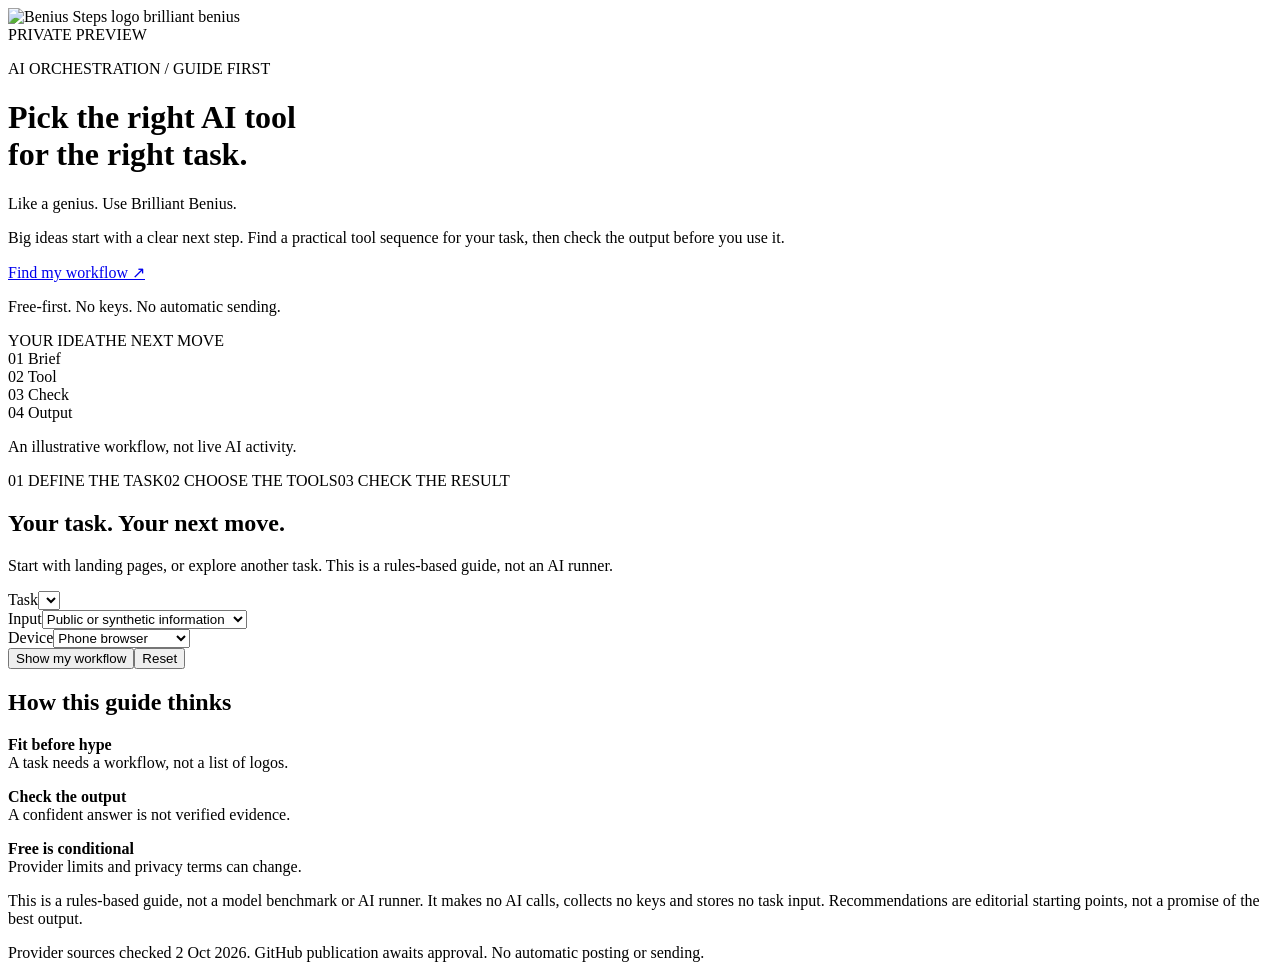
==== index.html @ 3d637877 "Create index.html" ====
<!doctype html><html lang="en"><head><meta charset="utf-8"><meta name="viewport" content="width=device-width,initial-scale=1"><title>Brilliant Benius - private prototype</title><link rel="stylesheet" href="style.css"></head><body><main><header><div class="brand-row"><div class="brand"><img class="brand-logo" src="mark-03.svg" alt="Benius Steps logo"> brilliant benius</div><span class="preview-label">PRIVATE PREVIEW</span></div><div class="hero"><div class="hero-copy"><p class="eyebrow">AI ORCHESTRATION / GUIDE FIRST</p><h1>Pick the right AI tool<br><span>for the right task.</span></h1><p class="tagline">Like a genius. Use Brilliant Benius.</p><p class="lead">Big ideas start with a clear next step. Find a practical tool sequence for your task, then check the output before you use it.</p><a href="#choose" class="hero-cta">Find my workflow <span aria-hidden="true">↗</span></a><p class="sub">Free-first. No keys. No automatic sending.</p></div><div class="flow-visual" aria-label="Illustration: brief, tool, check, output"><div class="orbit orbit-one"></div><div class="orbit orbit-two"></div><div class="core"><span>YOUR IDEA</span><img class="core-logo" src="mark-03-inverse.svg" alt=""><span>THE NEXT MOVE</span></div><div class="flow-chip chip-one"><span>01</span> Brief</div><div class="flow-chip chip-two"><span>02</span> Tool</div><div class="flow-chip chip-three"><span>03</span> Check</div><div class="flow-chip chip-four"><span>04</span> Output</div><span class="spark spark-one"></span><span class="spark spark-two"></span><p class="visual-caption">An illustrative workflow, not live AI activity.</p></div></div><div class="hero-bottom"><span>01 DEFINE THE TASK</span><span>02 CHOOSE THE TOOLS</span><span>03 CHECK THE RESULT</span></div></header><section aria-labelledby="choose"><h2 id="choose">Your task. Your next move.</h2><p class="sub">Start with landing pages, or explore another task. This is a rules-based guide, not an AI runner.</p><form id="chooser"><label for="task">Task</label><select id="task" name="task"></select><div class="fields"><div><label for="privacy">Input</label><select id="privacy"><option value="public">Public or synthetic information</option><option value="private">Private or sensitive information</option></select></div><div><label for="device">Device</label><select id="device"><option value="phone">Phone browser</option><option value="computer">Computer available</option></select></div></div><button type="submit">Show my workflow</button><button id="reset" type="button" class="secondary">Reset</button></form></section><section id="result" aria-live="polite"></section><section><h2>How this guide thinks</h2><div class="principles"><p><strong>Fit before hype</strong><br>A task needs a workflow, not a list of logos.</p><p><strong>Check the output</strong><br>A confident answer is not verified evidence.</p><p><strong>Free is conditional</strong><br>Provider limits and privacy terms can change.</p></div><p class="notice">This is a rules-based guide, not a model benchmark or AI runner. It makes no AI calls, collects no keys and stores no task input. Recommendations are editorial starting points, not a promise of the best output.</p></section><footer>Provider sources checked 2 Oct 2026. GitHub publication awaits approval. No automatic posting or sending.</footer></main><script src="catalog.js"></script><script src="app.js"></script><script>const frame=new URLSearchParams(location.search).get('frame');if(frame!==null){document.documentElement.style.setProperty('--frame-time',(-Number(frame))+'s');document.documentElement.classList.add('capture-frame');}</script></body></html>
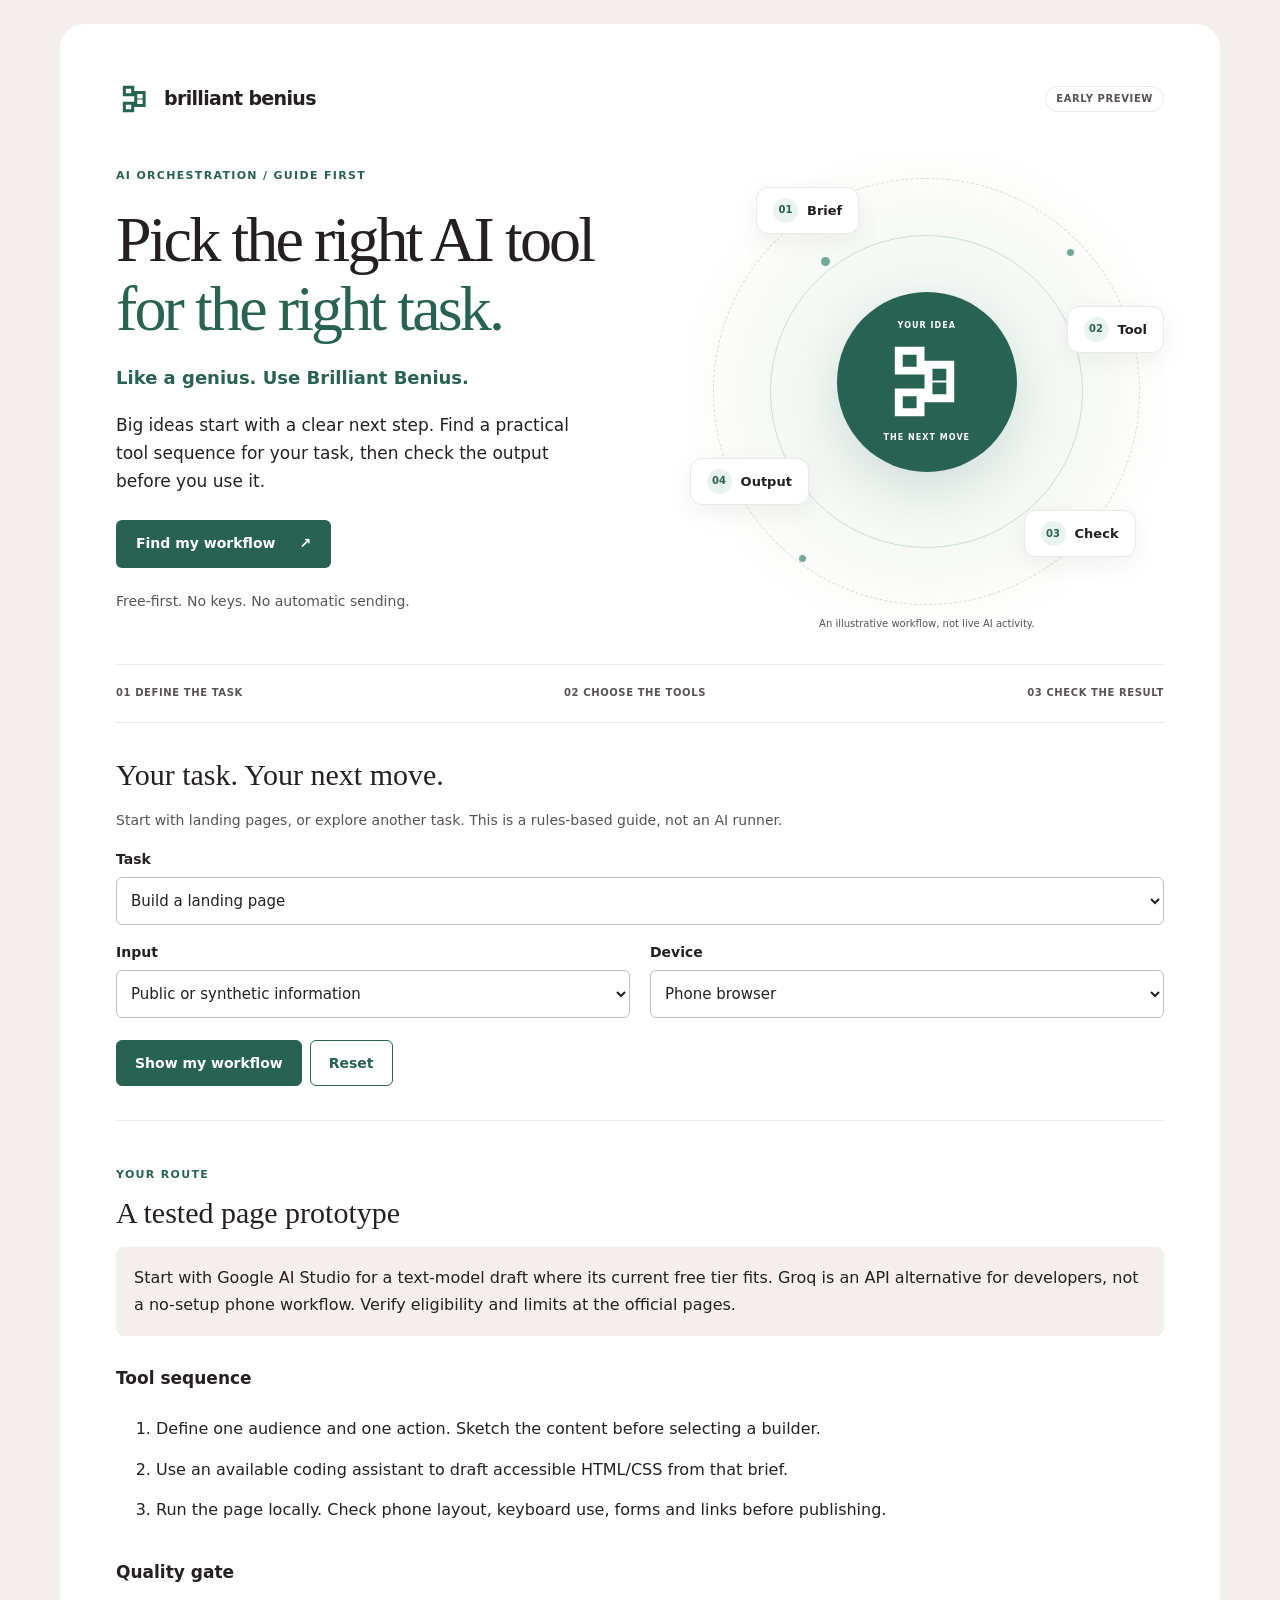
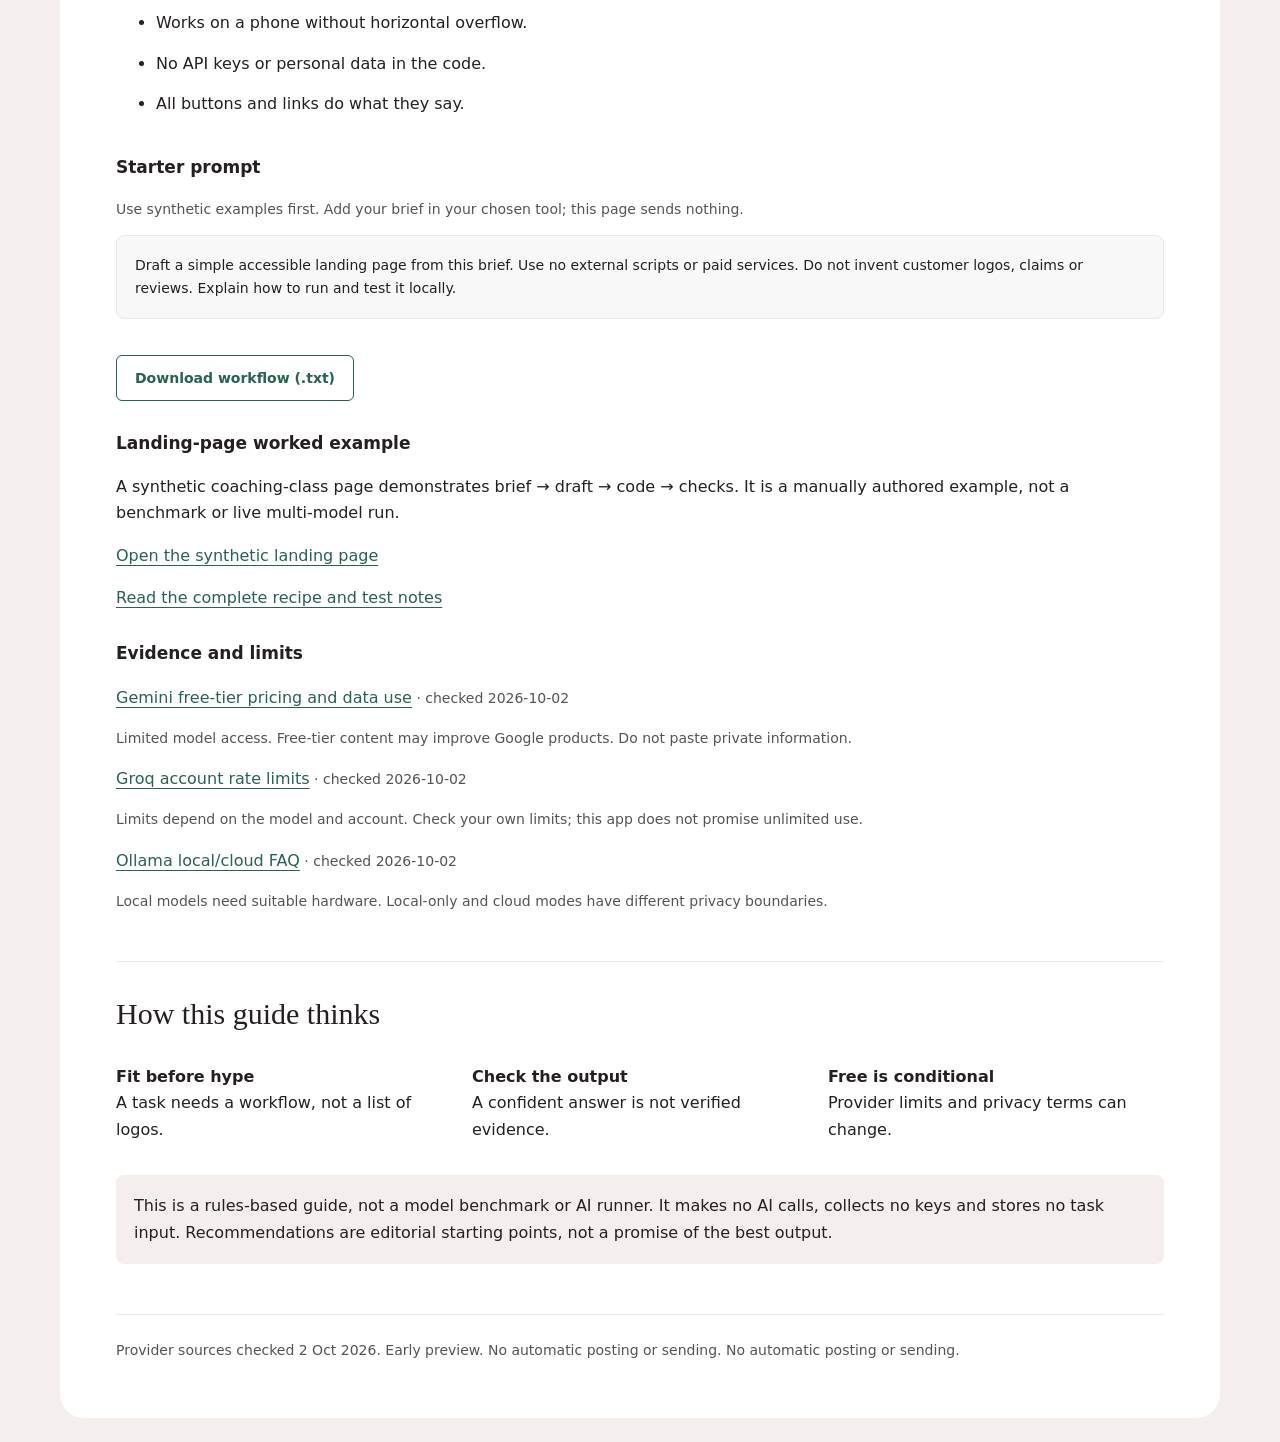
==== commit 59c5a3ab: "Update index.html" ====
--- a/index.html
+++ b/index.html
@@ -1 +1 @@
-<!doctype html><html lang="en"><head><meta charset="utf-8"><meta name="viewport" content="width=device-width,initial-scale=1"><title>Brilliant Benius - private prototype</title><link rel="stylesheet" href="style.css"></head><body><main><header><div class="brand-row"><div class="brand"><img class="brand-logo" src="mark-03.svg" alt="Benius Steps logo"> brilliant benius</div><span class="preview-label">PRIVATE PREVIEW</span></div><div class="hero"><div class="hero-copy"><p class="eyebrow">AI ORCHESTRATION / GUIDE FIRST</p><h1>Pick the right AI tool<br><span>for the right task.</span></h1><p class="tagline">Like a genius. Use Brilliant Benius.</p><p class="lead">Big ideas start with a clear next step. Find a practical tool sequence for your task, then check the output before you use it.</p><a href="#choose" class="hero-cta">Find my workflow <span aria-hidden="true">↗</span></a><p class="sub">Free-first. No keys. No automatic sending.</p></div><div class="flow-visual" aria-label="Illustration: brief, tool, check, output"><div class="orbit orbit-one"></div><div class="orbit orbit-two"></div><div class="core"><span>YOUR IDEA</span><img class="core-logo" src="mark-03-inverse.svg" alt=""><span>THE NEXT MOVE</span></div><div class="flow-chip chip-one"><span>01</span> Brief</div><div class="flow-chip chip-two"><span>02</span> Tool</div><div class="flow-chip chip-three"><span>03</span> Check</div><div class="flow-chip chip-four"><span>04</span> Output</div><span class="spark spark-one"></span><span class="spark spark-two"></span><p class="visual-caption">An illustrative workflow, not live AI activity.</p></div></div><div class="hero-bottom"><span>01 DEFINE THE TASK</span><span>02 CHOOSE THE TOOLS</span><span>03 CHECK THE RESULT</span></div></header><section aria-labelledby="choose"><h2 id="choose">Your task. Your next move.</h2><p class="sub">Start with landing pages, or explore another task. This is a rules-based guide, not an AI runner.</p><form id="chooser"><label for="task">Task</label><select id="task" name="task"></select><div class="fields"><div><label for="privacy">Input</label><select id="privacy"><option value="public">Public or synthetic information</option><option value="private">Private or sensitive information</option></select></div><div><label for="device">Device</label><select id="device"><option value="phone">Phone browser</option><option value="computer">Computer available</option></select></div></div><button type="submit">Show my workflow</button><button id="reset" type="button" class="secondary">Reset</button></form></section><section id="result" aria-live="polite"></section><section><h2>How this guide thinks</h2><div class="principles"><p><strong>Fit before hype</strong><br>A task needs a workflow, not a list of logos.</p><p><strong>Check the output</strong><br>A confident answer is not verified evidence.</p><p><strong>Free is conditional</strong><br>Provider limits and privacy terms can change.</p></div><p class="notice">This is a rules-based guide, not a model benchmark or AI runner. It makes no AI calls, collects no keys and stores no task input. Recommendations are editorial starting points, not a promise of the best output.</p></section><footer>Provider sources checked 2 Oct 2026. GitHub publication awaits approval. No automatic posting or sending.</footer></main><script src="catalog.js"></script><script src="app.js"></script><script>const frame=new URLSearchParams(location.search).get('frame');if(frame!==null){document.documentElement.style.setProperty('--frame-time',(-Number(frame))+'s');document.documentElement.classList.add('capture-frame');}</script></body></html>
+<!doctype html><html lang="en"><head><meta charset="utf-8"><meta name="viewport" content="width=device-width,initial-scale=1"><title>Brilliant Benius - early preview</title><link rel="stylesheet" href="style.css"></head><body><main><header><div class="brand-row"><div class="brand"><img class="brand-logo" src="mark-03.svg" alt="Benius Steps logo"> brilliant benius</div><span class="preview-label">EARLY PREVIEW</span></div><div class="hero"><div class="hero-copy"><p class="eyebrow">AI ORCHESTRATION / GUIDE FIRST</p><h1>Pick the right AI tool<br><span>for the right task.</span></h1><p class="tagline">Like a genius. Use Brilliant Benius.</p><p class="lead">Big ideas start with a clear next step. Find a practical tool sequence for your task, then check the output before you use it.</p><a href="#choose" class="hero-cta">Find my workflow <span aria-hidden="true">↗</span></a><p class="sub">Free-first. No keys. No automatic sending.</p></div><div class="flow-visual" aria-label="Illustration: brief, tool, check, output"><div class="orbit orbit-one"></div><div class="orbit orbit-two"></div><div class="core"><span>YOUR IDEA</span><img class="core-logo" src="mark-03-inverse.svg" alt=""><span>THE NEXT MOVE</span></div><div class="flow-chip chip-one"><span>01</span> Brief</div><div class="flow-chip chip-two"><span>02</span> Tool</div><div class="flow-chip chip-three"><span>03</span> Check</div><div class="flow-chip chip-four"><span>04</span> Output</div><span class="spark spark-one"></span><span class="spark spark-two"></span><p class="visual-caption">An illustrative workflow, not live AI activity.</p></div></div><div class="hero-bottom"><span>01 DEFINE THE TASK</span><span>02 CHOOSE THE TOOLS</span><span>03 CHECK THE RESULT</span></div></header><section aria-labelledby="choose"><h2 id="choose">Your task. Your next move.</h2><p class="sub">Start with landing pages, or explore another task. This is a rules-based guide, not an AI runner.</p><form id="chooser"><label for="task">Task</label><select id="task" name="task"></select><div class="fields"><div><label for="privacy">Input</label><select id="privacy"><option value="public">Public or synthetic information</option><option value="private">Private or sensitive information</option></select></div><div><label for="device">Device</label><select id="device"><option value="phone">Phone browser</option><option value="computer">Computer available</option></select></div></div><button type="submit">Show my workflow</button><button id="reset" type="button" class="secondary">Reset</button></form></section><section id="result" aria-live="polite"></section><section><h2>How this guide thinks</h2><div class="principles"><p><strong>Fit before hype</strong><br>A task needs a workflow, not a list of logos.</p><p><strong>Check the output</strong><br>A confident answer is not verified evidence.</p><p><strong>Free is conditional</strong><br>Provider limits and privacy terms can change.</p></div><p class="notice">This is a rules-based guide, not a model benchmark or AI runner. It makes no AI calls, collects no keys and stores no task input. Recommendations are editorial starting points, not a promise of the best output.</p></section><footer>Provider sources checked 2 Oct 2026. Early preview. No automatic posting or sending. No automatic posting or sending.</footer></main><script src="catalog.js"></script><script src="app.js"></script><script>const frame=new URLSearchParams(location.search).get('frame');if(frame!==null){document.documentElement.style.setProperty('--frame-time',(-Number(frame))+'s');document.documentElement.classList.add('capture-frame');}</script></body></html>
--- a/style.css
+++ b/style.css
@@ -0,0 +1,5 @@
+:root{color-scheme:light;--ink:#251f21;--muted:#585254;--teal:#286252;--line:#eae9ea}*{box-sizing:border-box}html{scroll-behavior:smooth}body{margin:0;background:#f4efec;color:var(--ink);font:16px/1.65 system-ui,sans-serif}main{max-width:1160px;margin:24px auto;background:white;padding:clamp(24px,5vw,56px);border-radius:24px}header{padding-bottom:0}.brand-row{display:flex;justify-content:space-between;align-items:center;gap:12px}.brand{display:flex;gap:10px;align-items:center;font-size:19px;font-weight:700;letter-spacing:-.035em}.brand-icon{background:var(--teal);color:white;width:36px;height:36px;border-radius:10px;display:grid;place-items:center;font:700 24px Georgia}.preview-label{border:1px solid var(--line);padding:4px 10px;border-radius:20px;font-size:10px;font-weight:700;letter-spacing:.06em;color:var(--muted)}.hero{display:grid;grid-template-columns:1.15fr 1fr;gap:28px;align-items:center;padding:36px 0}.eyebrow{font-size:11px;font-weight:700;color:var(--teal);letter-spacing:.12em}h1{font:normal clamp(40px,5vw,66px)/1.08 Georgia,serif;letter-spacing:-.045em;margin:20px 0}h1 span{color:var(--teal)}h2{font:normal 30px/1.2 Georgia,serif;margin:0 0 16px}h3{font-size:17px;margin-top:28px}.lead{font-size:17px;max-width:460px}.sub,footer{color:var(--muted);font-size:14px}.hero-cta{display:inline-flex;align-items:center;gap:24px;text-decoration:none;color:white;background:var(--teal);padding:12px 20px;border-radius:6px;font-size:14px;font-weight:700;margin:8px 0;min-height:48px}.hero-cta:hover,button:hover{transform:translateY(-2px);box-shadow:0 6px 16px #28625224}.hero-bottom{border-top:1px solid var(--line);display:flex;justify-content:space-between;gap:14px;padding:20px 0;font-size:10px;font-weight:700;color:var(--muted);letter-spacing:.06em}.flow-visual{position:relative;aspect-ratio:1/1;min-width:0;background:radial-gradient(ellipse at center,#e9f3ef 0%,#f9faf8 55%,#fff 75%);border-radius:24px}.core{position:absolute;left:31%;top:29%;width:38%;height:38%;background:var(--teal);color:white;border-radius:50%;display:flex;align-items:center;justify-content:center;flex-direction:column;box-shadow:0 18px 50px #28625225;animation:pulse 4s ease-in-out infinite}.core strong{font:normal 72px/1 Georgia}.core span{font-size:8px;letter-spacing:.13em;font-weight:600}.orbit{position:absolute;border:1px solid #73a89a55;border-radius:50%;inset:17%;animation:orbit 18s linear infinite}.orbit:after{content:'';position:absolute;top:7%;left:16%;width:9px;height:9px;background:#73a89a;border-radius:50%}.orbit-two{inset:5%;animation-direction:reverse;animation-duration:24s;border-style:dashed}.flow-chip{position:absolute;display:flex;align-items:center;gap:9px;background:white;box-shadow:0 7px 24px #251f2110;border:1px solid #eae9ea;border-radius:12px;padding:10px 16px;font-size:13px;font-weight:600;animation:float 4s ease-in-out infinite}.flow-chip span{background:#e9f3ef;color:var(--teal);font-size:10px;border-radius:50%;width:25px;height:25px;display:grid;place-items:center}.chip-one{top:7%;left:14%}.chip-two{top:32%;right:0;animation-delay:-1s}.chip-three{bottom:15%;right:6%;animation-delay:-2s}.chip-four{bottom:26%;left:0;animation-delay:-3s}.spark{position:absolute;width:7px;height:7px;background:#73a89a;border-radius:50%;animation:pulse 3s ease-in-out infinite}.spark-one{top:20%;right:19%}.spark-two{bottom:14%;left:23%}.visual-caption{position:absolute;bottom:-14px;left:0;width:100%;text-align:center;font-size:10px;color:var(--muted)}section{border-top:1px solid var(--line);padding:34px 0}.fields,.principles{display:grid;grid-template-columns:1fr 1fr;gap:20px}.principles{grid-template-columns:repeat(3,1fr)}label{display:block;font-size:14px;font-weight:650;margin:16px 0 6px}select{width:100%;min-height:48px;background:white;border:1px solid #c0bebf;border-radius:6px;color:var(--ink);padding:10px;font:inherit;font-size:15px}button{min-height:46px;margin:22px 8px 0 0;padding:10px 18px;border:1px solid var(--teal);border-radius:6px;color:white;background:var(--teal);font:600 14px system-ui;cursor:pointer;transition:transform .2s,box-shadow .2s}.secondary{background:white;color:var(--teal)}button:focus-visible,select:focus-visible,a:focus-visible{outline:3px solid #73a89a;outline-offset:3px}.notice{background:#f4efec;padding:18px;border-radius:8px}li{padding:7px 0}pre{white-space:pre-wrap;overflow-wrap:anywhere;font:14px/1.65 system-ui;background:#f7f8f7;padding:18px;border:1px solid var(--line);border-radius:8px}a{color:var(--teal);text-underline-offset:4px}a.hero-cta{color:white}footer{border-top:1px solid var(--line);padding-top:24px}#result{opacity:1}.capture-frame .orbit,.capture-frame .core,.capture-frame .flow-chip,.capture-frame .spark{animation-delay:var(--frame-time)!important;animation-play-state:paused!important}@keyframes orbit{to{transform:rotate(360deg)}}@keyframes float{0%,100%{transform:translateY(0)}50%{transform:translateY(-8px)}}@keyframes pulse{0%,100%{transform:scale(1)}50%{transform:scale(1.04)}}@keyframes appear{from{opacity:0;transform:translateY(8px)}to{opacity:1;transform:translateY(0)}}@media(max-width:650px){main{margin:0;border-radius:0}.hero{grid-template-columns:1fr;gap:8px;padding:26px 0}.flow-visual{width:100%;max-width:350px;margin:0 auto 18px}.hero-bottom{font-size:8px;gap:8px}.fields,.principles{grid-template-columns:1fr;gap:4px}.lead{font-size:16px}h1{font-size:48px}.brand{font-size:17px}.preview-label{font-size:8px;padding:4px 6px}}@media(prefers-reduced-motion:reduce){html{scroll-behavior:auto}*,*:before,*:after{animation:none!important;transition:none!important}}
+
+.tagline{font-size:18px;font-weight:600;color:var(--teal)}
+
+.brand-logo{width:38px;height:38px}.core-logo{width:55%;height:55%}
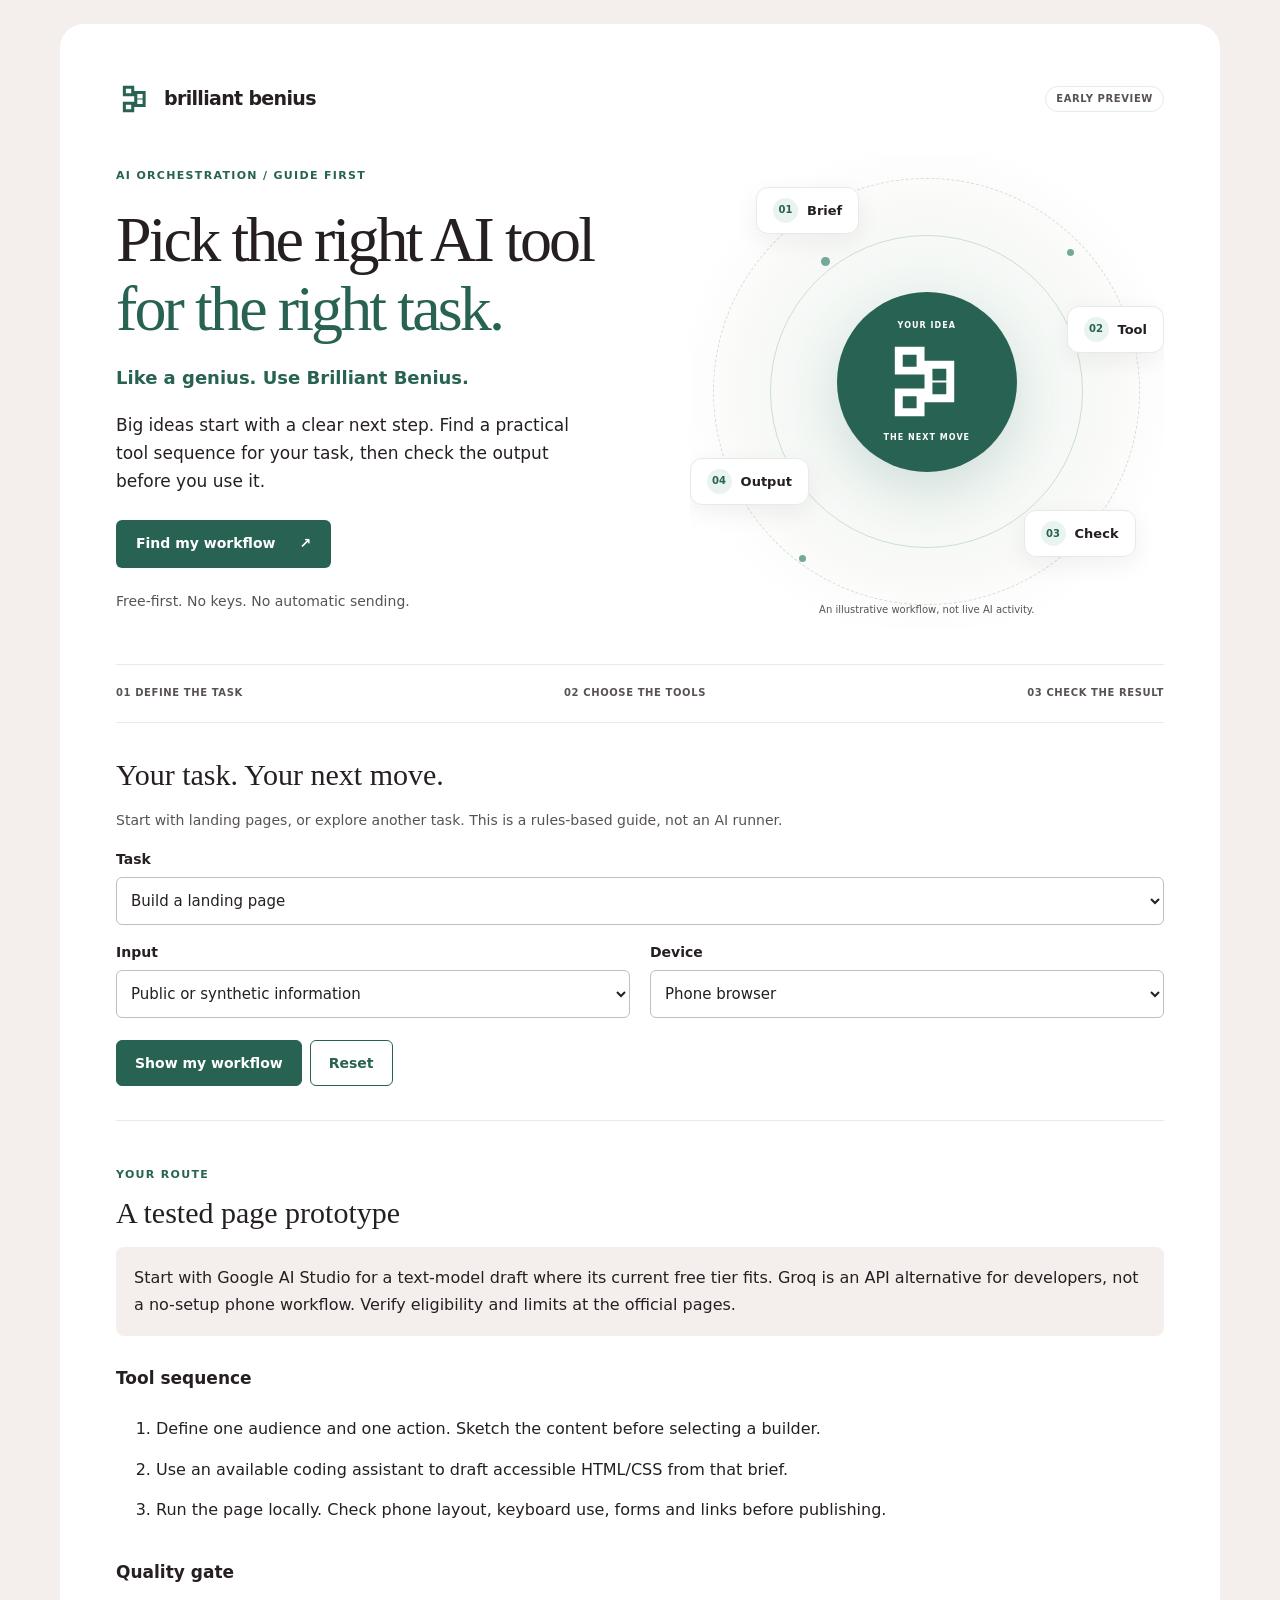
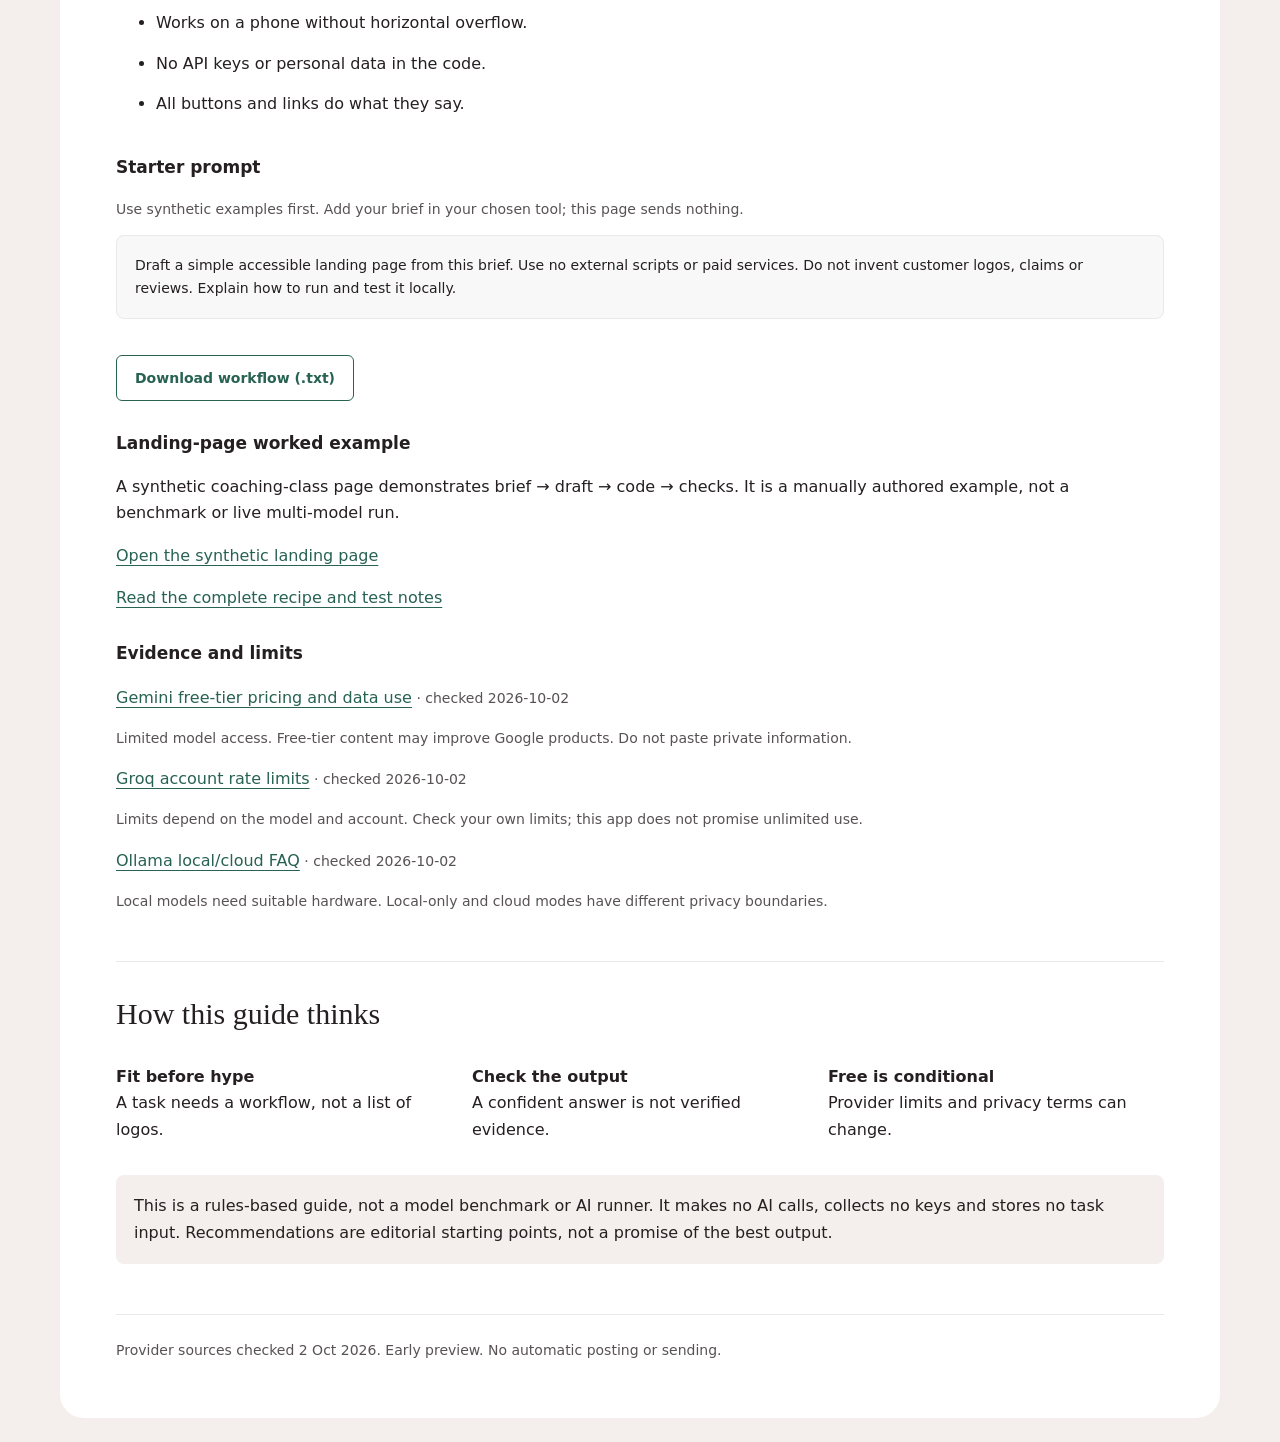
==== commit a169515d: "Update index.html" ====
--- a/index.html
+++ b/index.html
@@ -1 +1 @@
-<!doctype html><html lang="en"><head><meta charset="utf-8"><meta name="viewport" content="width=device-width,initial-scale=1"><title>Brilliant Benius - early preview</title><link rel="stylesheet" href="style.css"></head><body><main><header><div class="brand-row"><div class="brand"><img class="brand-logo" src="mark-03.svg" alt="Benius Steps logo"> brilliant benius</div><span class="preview-label">EARLY PREVIEW</span></div><div class="hero"><div class="hero-copy"><p class="eyebrow">AI ORCHESTRATION / GUIDE FIRST</p><h1>Pick the right AI tool<br><span>for the right task.</span></h1><p class="tagline">Like a genius. Use Brilliant Benius.</p><p class="lead">Big ideas start with a clear next step. Find a practical tool sequence for your task, then check the output before you use it.</p><a href="#choose" class="hero-cta">Find my workflow <span aria-hidden="true">↗</span></a><p class="sub">Free-first. No keys. No automatic sending.</p></div><div class="flow-visual" aria-label="Illustration: brief, tool, check, output"><div class="orbit orbit-one"></div><div class="orbit orbit-two"></div><div class="core"><span>YOUR IDEA</span><img class="core-logo" src="mark-03-inverse.svg" alt=""><span>THE NEXT MOVE</span></div><div class="flow-chip chip-one"><span>01</span> Brief</div><div class="flow-chip chip-two"><span>02</span> Tool</div><div class="flow-chip chip-three"><span>03</span> Check</div><div class="flow-chip chip-four"><span>04</span> Output</div><span class="spark spark-one"></span><span class="spark spark-two"></span><p class="visual-caption">An illustrative workflow, not live AI activity.</p></div></div><div class="hero-bottom"><span>01 DEFINE THE TASK</span><span>02 CHOOSE THE TOOLS</span><span>03 CHECK THE RESULT</span></div></header><section aria-labelledby="choose"><h2 id="choose">Your task. Your next move.</h2><p class="sub">Start with landing pages, or explore another task. This is a rules-based guide, not an AI runner.</p><form id="chooser"><label for="task">Task</label><select id="task" name="task"></select><div class="fields"><div><label for="privacy">Input</label><select id="privacy"><option value="public">Public or synthetic information</option><option value="private">Private or sensitive information</option></select></div><div><label for="device">Device</label><select id="device"><option value="phone">Phone browser</option><option value="computer">Computer available</option></select></div></div><button type="submit">Show my workflow</button><button id="reset" type="button" class="secondary">Reset</button></form></section><section id="result" aria-live="polite"></section><section><h2>How this guide thinks</h2><div class="principles"><p><strong>Fit before hype</strong><br>A task needs a workflow, not a list of logos.</p><p><strong>Check the output</strong><br>A confident answer is not verified evidence.</p><p><strong>Free is conditional</strong><br>Provider limits and privacy terms can change.</p></div><p class="notice">This is a rules-based guide, not a model benchmark or AI runner. It makes no AI calls, collects no keys and stores no task input. Recommendations are editorial starting points, not a promise of the best output.</p></section><footer>Provider sources checked 2 Oct 2026. Early preview. No automatic posting or sending. No automatic posting or sending.</footer></main><script src="catalog.js"></script><script src="app.js"></script><script>const frame=new URLSearchParams(location.search).get('frame');if(frame!==null){document.documentElement.style.setProperty('--frame-time',(-Number(frame))+'s');document.documentElement.classList.add('capture-frame');}</script></body></html>
+<!doctype html><html lang="en"><head><meta charset="utf-8"><meta name="viewport" content="width=device-width,initial-scale=1"><title>Brilliant Benius - early preview</title><link rel="stylesheet" href="style.css?v=20261002b"></head><body><main><header><div class="brand-row"><div class="brand"><img class="brand-logo" src="mark-03.svg" alt="Benius Steps logo"> brilliant benius</div><span class="preview-label">EARLY PREVIEW</span></div><div class="hero"><div class="hero-copy"><p class="eyebrow">AI ORCHESTRATION / GUIDE FIRST</p><h1>Pick the right AI tool<br><span>for the right task.</span></h1><p class="tagline">Like a genius. Use Brilliant Benius.</p><p class="lead">Big ideas start with a clear next step. Find a practical tool sequence for your task, then check the output before you use it.</p><a href="#choose" class="hero-cta">Find my workflow <span aria-hidden="true">↗</span></a><p class="sub">Free-first. No keys. No automatic sending.</p></div><div class="flow-visual" aria-label="Illustration: brief, tool, check, output"><div class="orbit orbit-one"></div><div class="orbit orbit-two"></div><div class="core"><span>YOUR IDEA</span><img class="core-logo" src="mark-03-inverse.svg" alt=""><span>THE NEXT MOVE</span></div><div class="flow-chip chip-one"><span>01</span> Brief</div><div class="flow-chip chip-two"><span>02</span> Tool</div><div class="flow-chip chip-three"><span>03</span> Check</div><div class="flow-chip chip-four"><span>04</span> Output</div><span class="spark spark-one"></span><span class="spark spark-two"></span><p class="visual-caption">An illustrative workflow, not live AI activity.</p></div></div><div class="hero-bottom"><span>01 DEFINE THE TASK</span><span>02 CHOOSE THE TOOLS</span><span>03 CHECK THE RESULT</span></div></header><section aria-labelledby="choose"><h2 id="choose">Your task. Your next move.</h2><p class="sub">Start with landing pages, or explore another task. This is a rules-based guide, not an AI runner.</p><form id="chooser"><label for="task">Task</label><select id="task" name="task"></select><div class="fields"><div><label for="privacy">Input</label><select id="privacy"><option value="public">Public or synthetic information</option><option value="private">Private or sensitive information</option></select></div><div><label for="device">Device</label><select id="device"><option value="phone">Phone browser</option><option value="computer">Computer available</option></select></div></div><button type="submit">Show my workflow</button><button id="reset" type="button" class="secondary">Reset</button></form></section><section id="result" aria-live="polite"></section><section><h2>How this guide thinks</h2><div class="principles"><p><strong>Fit before hype</strong><br>A task needs a workflow, not a list of logos.</p><p><strong>Check the output</strong><br>A confident answer is not verified evidence.</p><p><strong>Free is conditional</strong><br>Provider limits and privacy terms can change.</p></div><p class="notice">This is a rules-based guide, not a model benchmark or AI runner. It makes no AI calls, collects no keys and stores no task input. Recommendations are editorial starting points, not a promise of the best output.</p></section><footer>Provider sources checked 2 Oct 2026. Early preview. No automatic posting or sending.</footer></main><script src="catalog.js"></script><script src="app.js"></script><script>const frame=new URLSearchParams(location.search).get('frame');if(frame!==null){document.documentElement.style.setProperty('--frame-time',(-Number(frame))+'s');document.documentElement.classList.add('capture-frame');}</script></body></html>
--- a/style.css
+++ b/style.css
@@ -3,3 +3,7 @@
 .tagline{font-size:18px;font-weight:600;color:var(--teal)}
 
 .brand-logo{width:38px;height:38px}.core-logo{width:55%;height:55%}
+
+.flow-visual{overflow:hidden}
+
+.visual-caption{bottom:0}
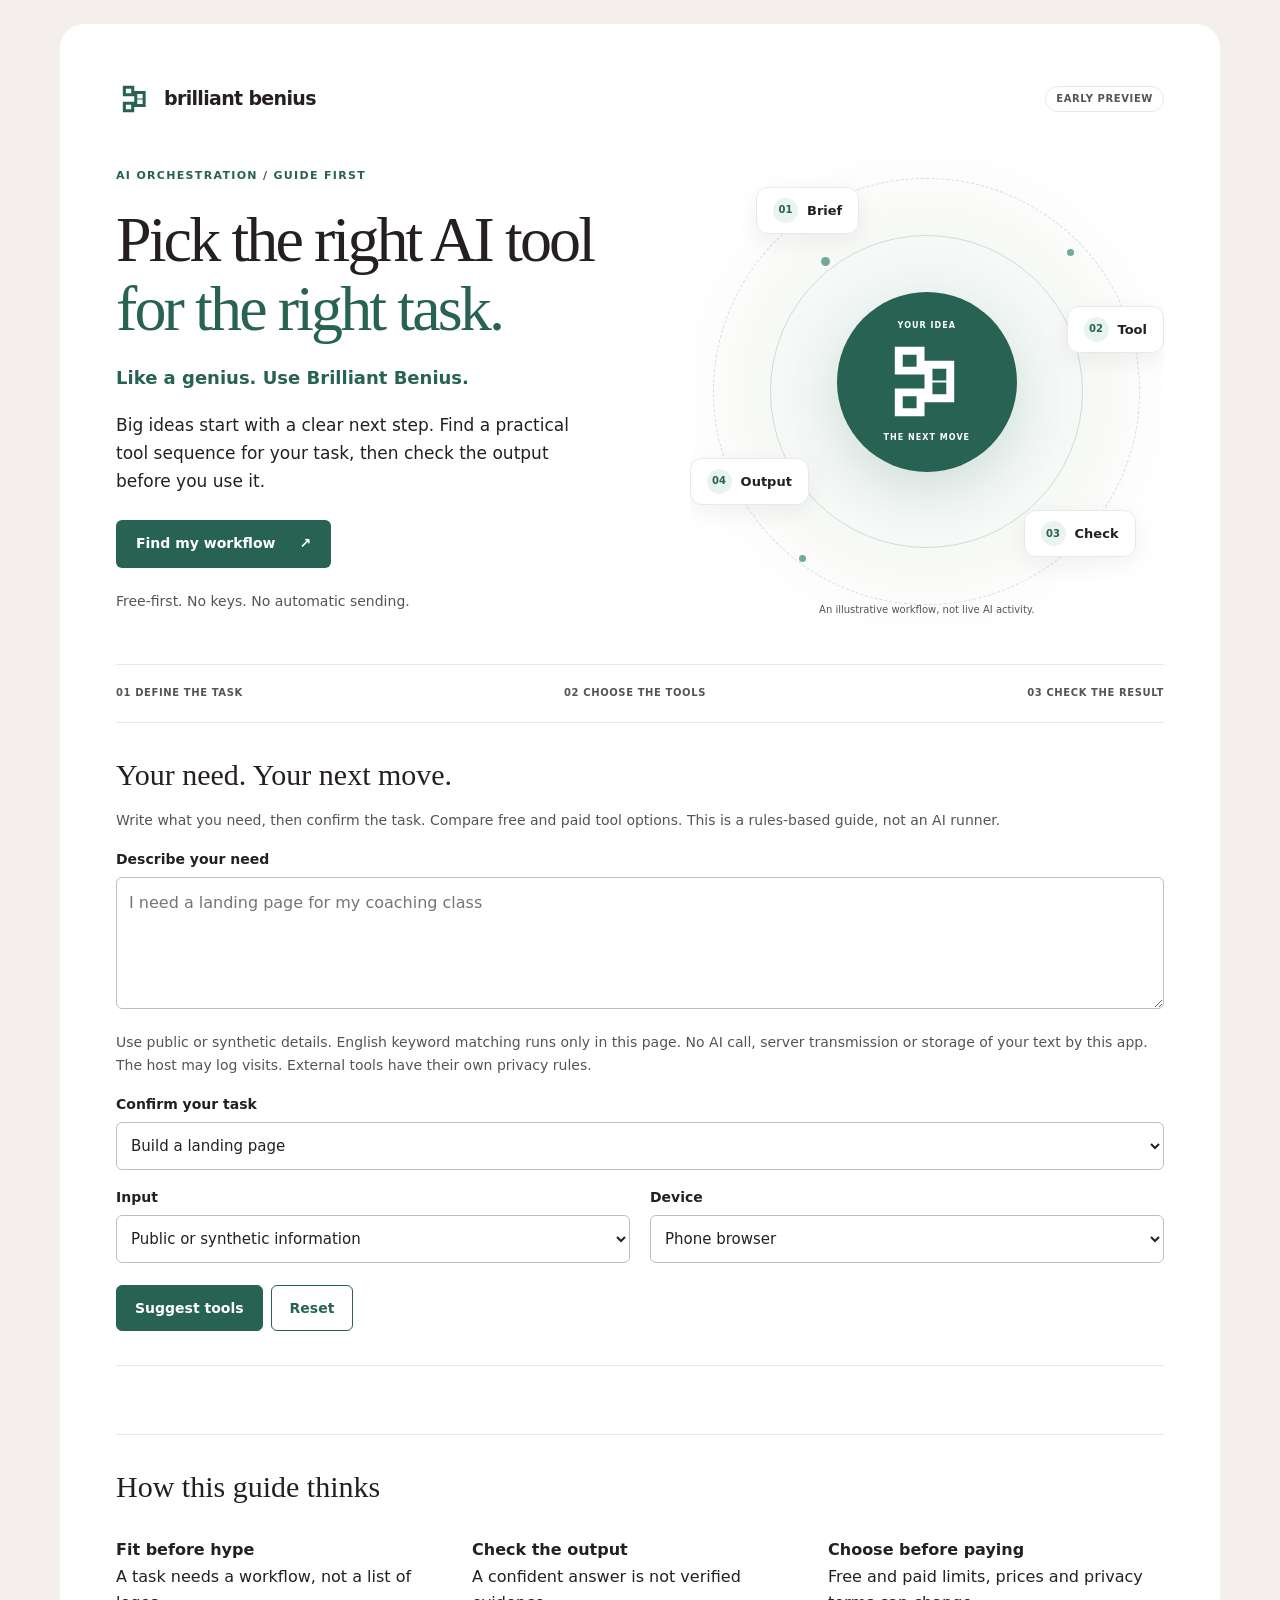
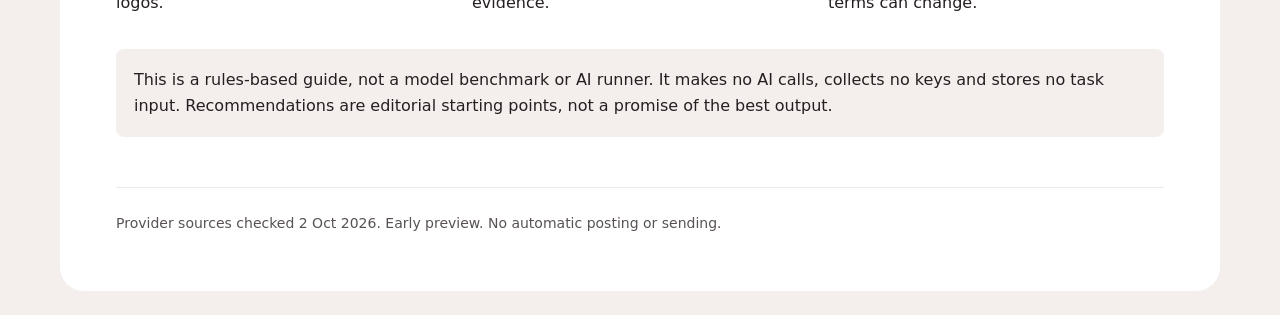
==== commit f651115a: "Update index.html" ====
--- a/index.html
+++ b/index.html
@@ -1 +1 @@
-<!doctype html><html lang="en"><head><meta charset="utf-8"><meta name="viewport" content="width=device-width,initial-scale=1"><title>Brilliant Benius - early preview</title><link rel="stylesheet" href="style.css?v=20261002b"></head><body><main><header><div class="brand-row"><div class="brand"><img class="brand-logo" src="mark-03.svg" alt="Benius Steps logo"> brilliant benius</div><span class="preview-label">EARLY PREVIEW</span></div><div class="hero"><div class="hero-copy"><p class="eyebrow">AI ORCHESTRATION / GUIDE FIRST</p><h1>Pick the right AI tool<br><span>for the right task.</span></h1><p class="tagline">Like a genius. Use Brilliant Benius.</p><p class="lead">Big ideas start with a clear next step. Find a practical tool sequence for your task, then check the output before you use it.</p><a href="#choose" class="hero-cta">Find my workflow <span aria-hidden="true">↗</span></a><p class="sub">Free-first. No keys. No automatic sending.</p></div><div class="flow-visual" aria-label="Illustration: brief, tool, check, output"><div class="orbit orbit-one"></div><div class="orbit orbit-two"></div><div class="core"><span>YOUR IDEA</span><img class="core-logo" src="mark-03-inverse.svg" alt=""><span>THE NEXT MOVE</span></div><div class="flow-chip chip-one"><span>01</span> Brief</div><div class="flow-chip chip-two"><span>02</span> Tool</div><div class="flow-chip chip-three"><span>03</span> Check</div><div class="flow-chip chip-four"><span>04</span> Output</div><span class="spark spark-one"></span><span class="spark spark-two"></span><p class="visual-caption">An illustrative workflow, not live AI activity.</p></div></div><div class="hero-bottom"><span>01 DEFINE THE TASK</span><span>02 CHOOSE THE TOOLS</span><span>03 CHECK THE RESULT</span></div></header><section aria-labelledby="choose"><h2 id="choose">Your task. Your next move.</h2><p class="sub">Start with landing pages, or explore another task. This is a rules-based guide, not an AI runner.</p><form id="chooser"><label for="task">Task</label><select id="task" name="task"></select><div class="fields"><div><label for="privacy">Input</label><select id="privacy"><option value="public">Public or synthetic information</option><option value="private">Private or sensitive information</option></select></div><div><label for="device">Device</label><select id="device"><option value="phone">Phone browser</option><option value="computer">Computer available</option></select></div></div><button type="submit">Show my workflow</button><button id="reset" type="button" class="secondary">Reset</button></form></section><section id="result" aria-live="polite"></section><section><h2>How this guide thinks</h2><div class="principles"><p><strong>Fit before hype</strong><br>A task needs a workflow, not a list of logos.</p><p><strong>Check the output</strong><br>A confident answer is not verified evidence.</p><p><strong>Free is conditional</strong><br>Provider limits and privacy terms can change.</p></div><p class="notice">This is a rules-based guide, not a model benchmark or AI runner. It makes no AI calls, collects no keys and stores no task input. Recommendations are editorial starting points, not a promise of the best output.</p></section><footer>Provider sources checked 2 Oct 2026. Early preview. No automatic posting or sending.</footer></main><script src="catalog.js"></script><script src="app.js"></script><script>const frame=new URLSearchParams(location.search).get('frame');if(frame!==null){document.documentElement.style.setProperty('--frame-time',(-Number(frame))+'s');document.documentElement.classList.add('capture-frame');}</script></body></html>
+<!doctype html><html lang="en"><head><meta charset="utf-8"><meta name="viewport" content="width=device-width,initial-scale=1"><title>Brilliant Benius - early preview</title><link rel="stylesheet" href="style.css?v=needs1"></head><body><main><header><div class="brand-row"><div class="brand"><img class="brand-logo" src="mark-03.svg" alt="Benius Steps logo"> brilliant benius</div><span class="preview-label">EARLY PREVIEW</span></div><div class="hero"><div class="hero-copy"><p class="eyebrow">AI ORCHESTRATION / GUIDE FIRST</p><h1>Pick the right AI tool<br><span>for the right task.</span></h1><p class="tagline">Like a genius. Use Brilliant Benius.</p><p class="lead">Big ideas start with a clear next step. Find a practical tool sequence for your task, then check the output before you use it.</p><a href="#choose" class="hero-cta">Find my workflow <span aria-hidden="true">↗</span></a><p class="sub">Free-first. No keys. No automatic sending.</p></div><div class="flow-visual" aria-label="Illustration: brief, tool, check, output"><div class="orbit orbit-one"></div><div class="orbit orbit-two"></div><div class="core"><span>YOUR IDEA</span><img class="core-logo" src="mark-03-inverse.svg" alt=""><span>THE NEXT MOVE</span></div><div class="flow-chip chip-one"><span>01</span> Brief</div><div class="flow-chip chip-two"><span>02</span> Tool</div><div class="flow-chip chip-three"><span>03</span> Check</div><div class="flow-chip chip-four"><span>04</span> Output</div><span class="spark spark-one"></span><span class="spark spark-two"></span><p class="visual-caption">An illustrative workflow, not live AI activity.</p></div></div><div class="hero-bottom"><span>01 DEFINE THE TASK</span><span>02 CHOOSE THE TOOLS</span><span>03 CHECK THE RESULT</span></div></header><section aria-labelledby="choose"><h2 id="choose">Your need. Your next move.</h2><p class="sub">Write what you need, then confirm the task. Compare free and paid tool options. This is a rules-based guide, not an AI runner.</p><form id="chooser"><label for="need">Describe your need</label><textarea id="need" maxlength="2000" rows="4" placeholder="I need a landing page for my coaching class"></textarea><p class="sub">Use public or synthetic details. English keyword matching runs only in this page. No AI call, server transmission or storage of your text by this app. The host may log visits. External tools have their own privacy rules.</p><p id="match-status" role="status"></p><label for="task">Confirm your task</label><select id="task" name="task"></select><div class="fields"><div><label for="privacy">Input</label><select id="privacy"><option value="public">Public or synthetic information</option><option value="private">Private or sensitive information</option></select></div><div><label for="device">Device</label><select id="device"><option value="phone">Phone browser</option><option value="computer">Computer available</option></select></div></div><button type="submit">Suggest tools</button><button id="reset" type="button" class="secondary">Reset</button></form></section><section id="result" aria-live="polite"></section><section><h2>How this guide thinks</h2><div class="principles"><p><strong>Fit before hype</strong><br>A task needs a workflow, not a list of logos.</p><p><strong>Check the output</strong><br>A confident answer is not verified evidence.</p><p><strong>Choose before paying</strong><br>Free and paid limits, prices and privacy terms can change.</p></div><p class="notice">This is a rules-based guide, not a model benchmark or AI runner. It makes no AI calls, collects no keys and stores no task input. Recommendations are editorial starting points, not a promise of the best output.</p></section><footer>Provider sources checked 2 Oct 2026. Early preview. No automatic posting or sending.</footer></main><script src="catalog.js?v=needs1"></script><script src="app.js?v=needs1"></script><script>const frame=new URLSearchParams(location.search).get('frame');if(frame!==null){document.documentElement.style.setProperty('--frame-time',(-Number(frame))+'s');document.documentElement.classList.add('capture-frame');}</script></body></html>
--- a/style.css
+++ b/style.css
@@ -7,3 +7,5 @@
 .flow-visual{overflow:hidden}
 
 .visual-caption{bottom:0}
+
+textarea{width:100%;padding:12px;font:inherit;border:1px solid #c0bebf;border-radius:6px;resize:vertical;min-height:100px}textarea:focus-visible{outline:3px solid #73a89a;outline-offset:3px}.tool-options{display:grid;grid-template-columns:repeat(auto-fit,minmax(min(100%,260px),1fr));gap:16px}.tool-option{padding:18px;background:#f4efec;border-radius:8px}.tool-option h4{margin:0 0 10px;font-size:18px}.tool-option p{margin:10px 0}#match-status:not(:empty){padding:12px;background:#f4efec}
